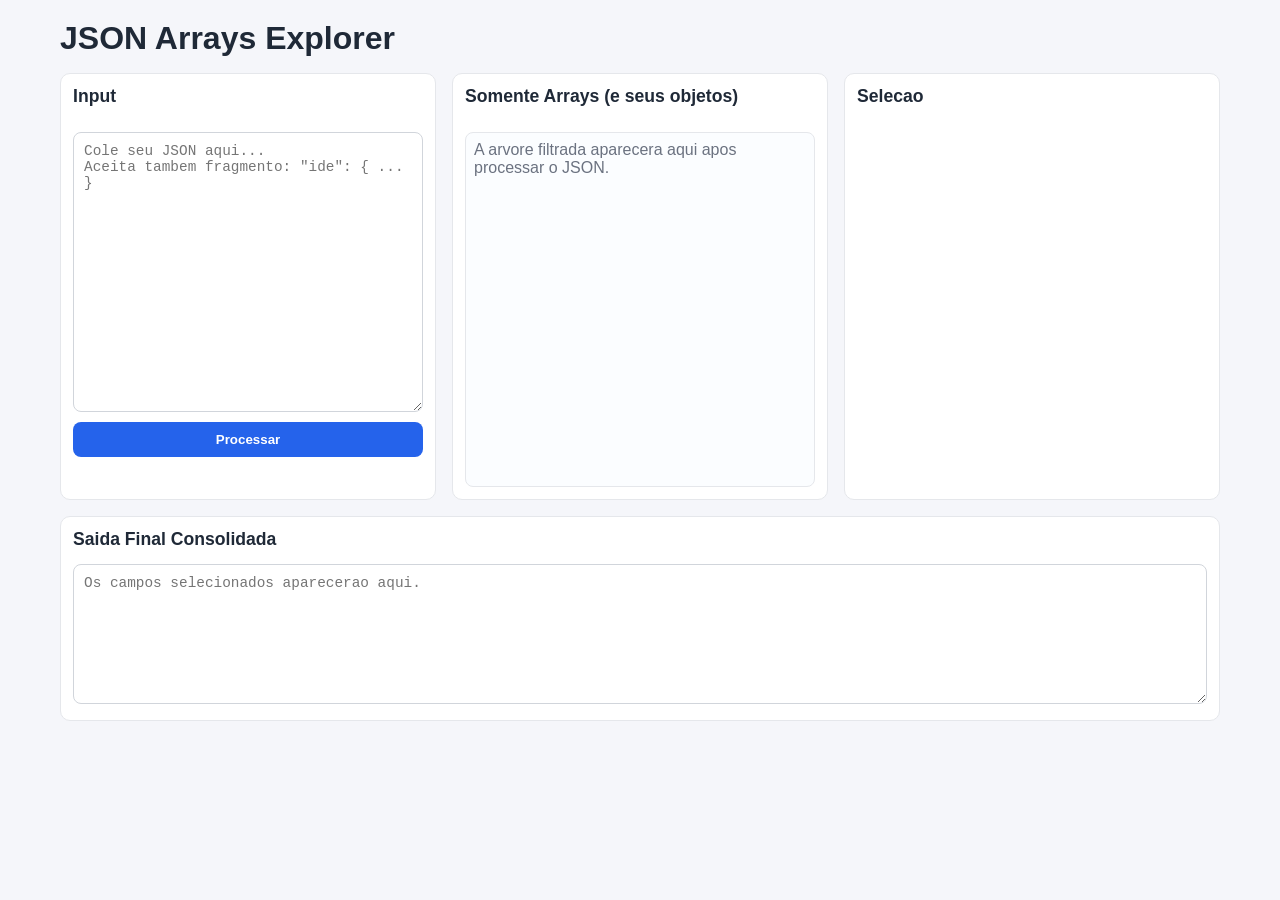
==== listas.html @ 6d1a3917 "primeiro" ====
<!DOCTYPE html>
<html lang="pt-BR">
<head>
  <meta charset="UTF-8" />
  <meta name="viewport" content="width=device-width, initial-scale=1.0" />
  <title>JSON Arrays Explorer</title>
  <link rel="stylesheet" href="styles.css" />
</head>
<body>
  <main class="app">
    <h1>JSON Arrays Explorer</h1>

    <section class="columns">
      <article class="panel">
        <h2>Input</h2>
        <label for="jsonInput" class="sr-only">JSON de entrada</label>
        <textarea id="jsonInput" placeholder='Cole seu JSON aqui...&#10;Aceita tambem fragmento: "ide": { ... }'></textarea>
        <button id="processBtn" type="button">Processar</button>
        <p id="inputStatus" class="status" aria-live="polite"></p>
      </article>

      <article class="panel">
        <h2>Somente Arrays (e seus objetos)</h2>
        <div id="treeContainer" class="tree-container" aria-live="polite">
          <p class="placeholder">A arvore filtrada aparecera aqui apos processar o JSON.</p>
        </div>
      </article>

      <article class="panel">
        <h2>Selecao</h2>
        <ul id="selectedList" class="selected-list"></ul>
      </article>
    </section>

    <section class="output">
      <h2>Saida Final Consolidada</h2>
      <textarea id="outputFinal" readonly placeholder="Os campos selecionados aparecerao aqui."></textarea>
    </section>
  </main>

  <script src="listas.js"></script>
</body>
</html>
---- styles.css ----
* {
  box-sizing: border-box;
}

body {
  margin: 0;
  font-family: Arial, Helvetica, sans-serif;
  background: #f5f6fa;
  color: #1f2937;
}

.app {
  max-width: 1200px;
  margin: 0 auto;
  padding: 20px;
}

h1 {
  margin: 0 0 16px;
}

h2 {
  margin-top: 0;
  font-size: 1.1rem;
}

.columns {
  display: grid;
  grid-template-columns: repeat(3, minmax(250px, 1fr));
  gap: 16px;
}

.panel {
  background: #ffffff;
  border: 1px solid #e5e7eb;
  border-radius: 10px;
  padding: 12px;
  min-height: 420px;
  display: flex;
  flex-direction: column;
  gap: 10px;
}

textarea {
  width: 100%;
  min-height: 280px;
  resize: vertical;
  border: 1px solid #d1d5db;
  border-radius: 8px;
  padding: 10px;
  font-family: Consolas, "Courier New", monospace;
  font-size: 0.9rem;
}

button {
  border: none;
  border-radius: 8px;
  background: #2563eb;
  color: #ffffff;
  font-weight: 600;
  padding: 10px 14px;
  cursor: pointer;
}

button:hover {
  background: #1d4ed8;
}

.status {
  min-height: 20px;
  margin: 0;
  font-size: 0.9rem;
}

.status.error {
  color: #b91c1c;
}

.status.success {
  color: #047857;
}

.tree-container {
  overflow: auto;
  border: 1px solid #e5e7eb;
  border-radius: 8px;
  padding: 8px;
  background: #fbfdff;
  flex: 1;
}

.placeholder {
  margin: 0;
  color: #6b7280;
}

.tree-list {
  list-style: none;
  margin: 0;
  padding-left: 16px;
}

.tree-item {
  margin: 4px 0;
}

.tree-key {
  border: none;
  background: transparent;
  color: #111827;
  cursor: pointer;
  padding: 2px 4px;
  border-radius: 4px;
  text-align: left;
  font-size: 0.9rem;
}

.tree-key:hover {
  background: #e0ebff;
}

.tree-key-array {
  background: #fff7ed;
  color: #9a3412;
  border: 1px solid #fed7aa;
  font-weight: 700;
}

.tree-key-array:hover {
  background: #ffedd5;
}

.tree-key-object {
  background: #eff6ff;
  color: #1e3a8a;
  border: 1px solid #bfdbfe;
  font-weight: 700;
}

.tree-key-object:hover {
  background: #dbeafe;
}

.tree-meta {
  color: #6b7280;
  font-size: 0.82rem;
}

.selected-list {
  margin: 0;
  padding-left: 18px;
  overflow: auto;
  flex: 1;
}

.selected-table-title {
  margin: 10px 0 4px;
  color: #1d4ed8;
  font-weight: 700;
  font-family: Consolas, "Courier New", monospace;
}

.selected-item {
  margin: 6px 0;
  font-size: 0.9rem;
  display: flex;
  align-items: flex-start;
  justify-content: space-between;
  gap: 8px;
  padding: 6px 8px;
  border: 1px solid #e5e7eb;
  border-radius: 8px;
  background: #ffffff;
}

.selected-text {
  word-break: break-word;
  line-height: 1.4;
}

.remove-btn {
  padding: 4px 8px;
  border: 1px solid #fecaca;
  border-radius: 6px;
  background: #fee2e2;
  color: #991b1b;
  font-size: 0.78rem;
  font-weight: 600;
  white-space: nowrap;
}

.remove-btn:hover {
  background: #fecaca;
}

.output {
  margin-top: 16px;
  background: #ffffff;
  border: 1px solid #e5e7eb;
  border-radius: 10px;
  padding: 12px;
}

.output textarea {
  min-height: 140px;
}

.sr-only {
  position: absolute;
  width: 1px;
  height: 1px;
  padding: 0;
  margin: -1px;
  overflow: hidden;
  clip: rect(0, 0, 0, 0);
  border: 0;
}

@media (max-width: 960px) {
  .columns {
    grid-template-columns: 1fr;
  }

  .panel {
    min-height: 320px;
  }
}
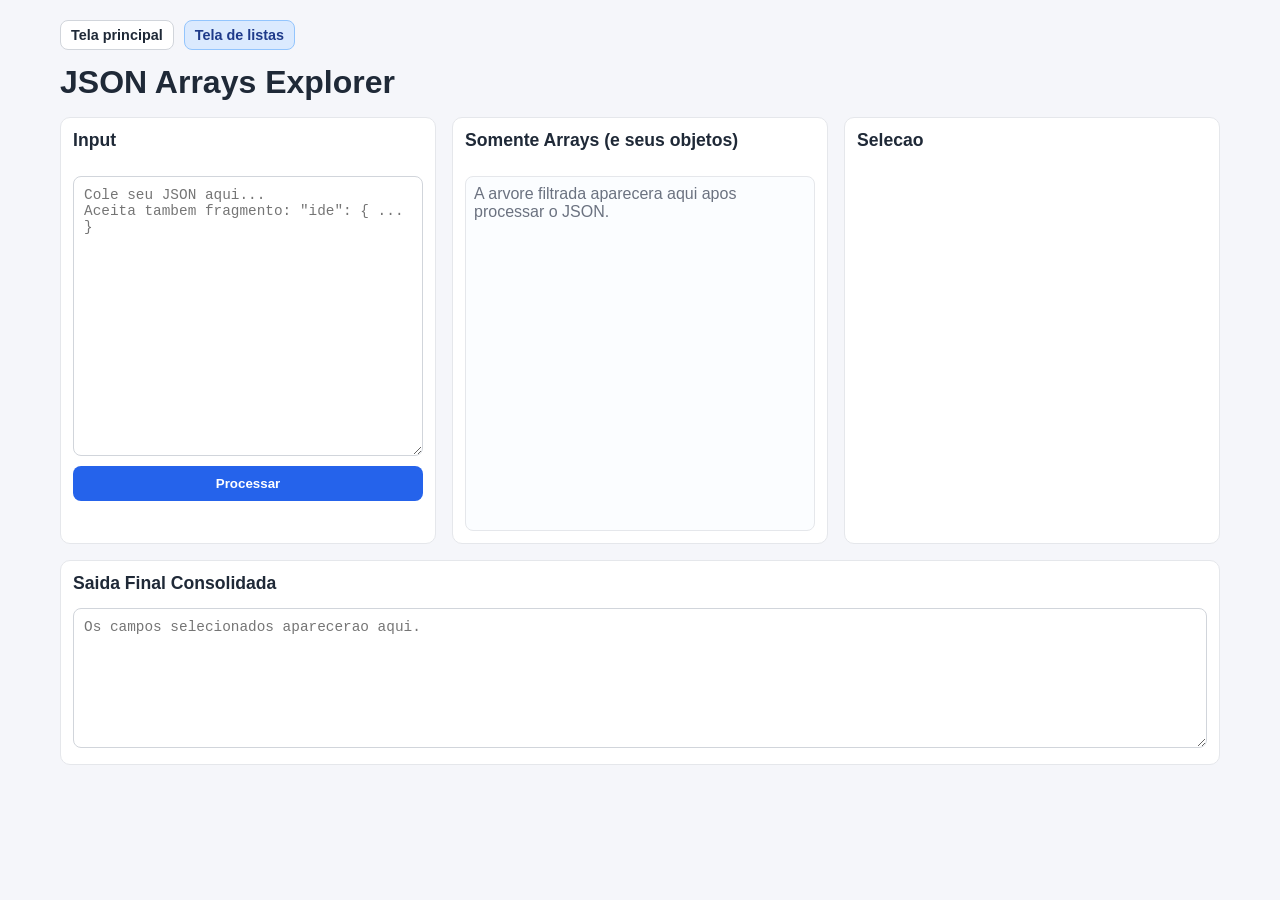
==== commit 9642f9b3: "segundo" ====
--- a/listas.html
+++ b/listas.html
@@ -8,6 +8,11 @@
 </head>
 <body>
   <main class="app">
+    <nav class="page-nav" aria-label="Navegacao entre telas">
+      <a class="page-link" href="index.html">Tela principal</a>
+      <a class="page-link active" href="listas.html">Tela de listas</a>
+    </nav>
+
     <h1>JSON Arrays Explorer</h1>
 
     <section class="columns">
--- a/styles.css
+++ b/styles.css
@@ -13,6 +13,33 @@
   max-width: 1200px;
   margin: 0 auto;
   padding: 20px;
+}
+
+.page-nav {
+  display: flex;
+  gap: 10px;
+  margin-bottom: 14px;
+}
+
+.page-link {
+  text-decoration: none;
+  padding: 6px 10px;
+  border-radius: 8px;
+  border: 1px solid #d1d5db;
+  background: #ffffff;
+  color: #1f2937;
+  font-size: 0.9rem;
+  font-weight: 600;
+}
+
+.page-link:hover {
+  background: #eef2ff;
+}
+
+.page-link.active {
+  border-color: #93c5fd;
+  background: #dbeafe;
+  color: #1e3a8a;
 }
 
 h1 {
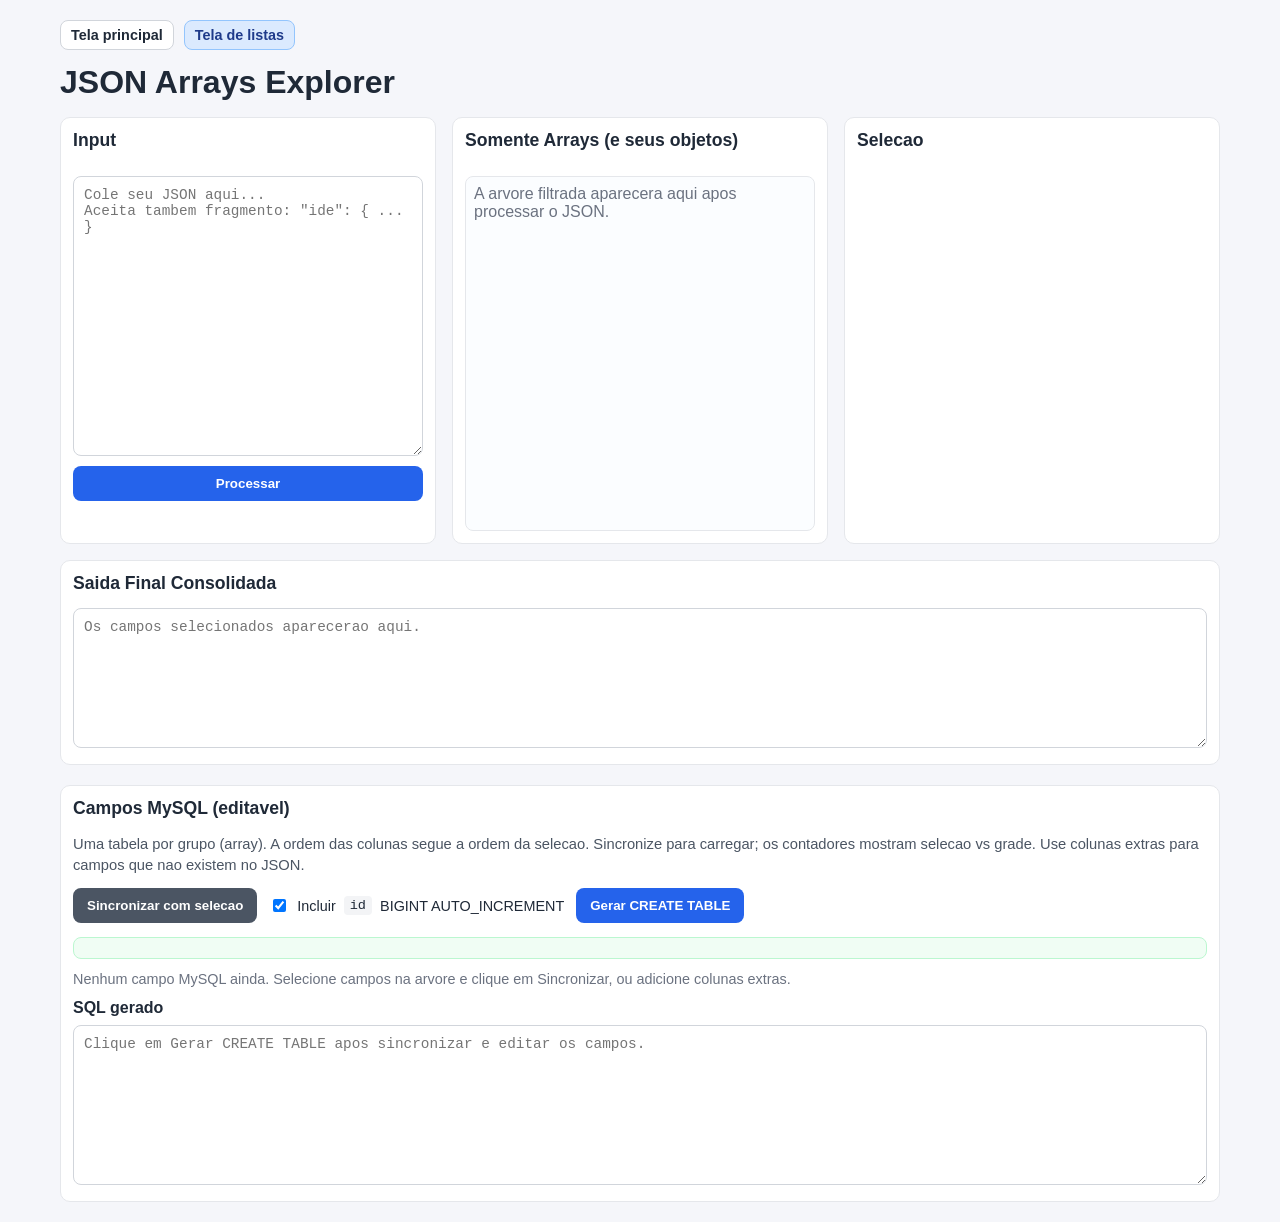
==== commit 866a1e12: "melhoria" ====
--- a/listas.html
+++ b/listas.html
@@ -41,8 +41,30 @@
       <h2>Saida Final Consolidada</h2>
       <textarea id="outputFinal" readonly placeholder="Os campos selecionados aparecerao aqui."></textarea>
     </section>
+
+    <section class="mysql-section" aria-labelledby="mysqlHeading">
+      <h2 id="mysqlHeading">Campos MySQL (editavel)</h2>
+      <p class="mysql-hint">
+        Uma tabela por grupo (array). A ordem das colunas segue a ordem da selecao. Sincronize para carregar; os
+        contadores mostram selecao vs grade. Use colunas extras para campos que nao existem no JSON.
+      </p>
+      <div class="mysql-actions">
+        <button id="syncMysqlBtn" type="button" class="btn-secondary">Sincronizar com selecao</button>
+        <label class="mysql-option">
+          <input id="includeIdColumn" type="checkbox" checked />
+          Incluir <code>id</code> BIGINT AUTO_INCREMENT
+        </label>
+        <button id="generateMysqlBtn" type="button">Gerar CREATE TABLE</button>
+      </div>
+      <p id="mysqlStats" class="mysql-stats" aria-live="polite"></p>
+      <div id="mysqlTablesContainer" class="mysql-tables-container"></div>
+      <h3 class="mysql-subheading">SQL gerado</h3>
+      <label for="mysqlOutput" class="sr-only">SQL MySQL gerado</label>
+      <textarea id="mysqlOutput" readonly placeholder="Clique em Gerar CREATE TABLE apos sincronizar e editar os campos."></textarea>
+    </section>
   </main>
 
+  <script src="mysql-shared.js"></script>
   <script src="listas.js"></script>
 </body>
 </html>
--- a/styles.css
+++ b/styles.css
@@ -62,7 +62,9 @@
   border: 1px solid #e5e7eb;
   border-radius: 10px;
   padding: 12px;
-  min-height: 420px;
+  min-height: 280px;
+  max-height: min(78vh, 820px);
+  overflow-y: auto;
   display: flex;
   flex-direction: column;
   gap: 10px;
@@ -114,6 +116,8 @@
   padding: 8px;
   background: #fbfdff;
   flex: 1;
+  min-height: 0;
+  max-height: min(42vh, 360px);
 }
 
 .placeholder {
@@ -178,6 +182,8 @@
   padding-left: 18px;
   overflow: auto;
   flex: 1;
+  min-height: 0;
+  max-height: min(42vh, 360px);
 }
 
 .selected-table-title {
@@ -243,12 +249,205 @@
   border: 0;
 }
 
+.mysql-section {
+  margin-top: 20px;
+  background: #ffffff;
+  border: 1px solid #e5e7eb;
+  border-radius: 10px;
+  padding: 12px;
+}
+
+.mysql-hint {
+  margin: 0 0 12px;
+  color: #4b5563;
+  font-size: 0.92rem;
+  line-height: 1.45;
+}
+
+.mysql-stats {
+  margin: 0 0 12px;
+  padding: 10px 12px;
+  border-radius: 8px;
+  background: #f0fdf4;
+  border: 1px solid #bbf7d0;
+  color: #14532d;
+  font-size: 0.9rem;
+  line-height: 1.45;
+}
+
+.mysql-table-head {
+  display: flex;
+  flex-wrap: wrap;
+  align-items: center;
+  justify-content: space-between;
+  gap: 10px;
+  margin-bottom: 8px;
+}
+
+.mysql-table-head h3 {
+  margin: 0;
+  flex: 1;
+  min-width: 200px;
+}
+
+.mysql-add-col-btn,
+.mysql-add-empty-btn {
+  flex-shrink: 0;
+}
+
+.mysql-row-manual {
+  background: #fffbeb;
+}
+
+.mysql-actions-cell {
+  width: 88px;
+  text-align: center;
+  vertical-align: middle;
+}
+
+.mysql-remove-extra {
+  padding: 4px 8px;
+  font-size: 0.78rem;
+}
+
+.mysql-empty-wrap {
+  display: flex;
+  flex-direction: column;
+  align-items: flex-start;
+  gap: 10px;
+}
+
+.mysql-actions {
+  display: flex;
+  flex-wrap: wrap;
+  align-items: center;
+  gap: 12px;
+  margin-bottom: 14px;
+}
+
+.btn-secondary {
+  background: #4b5563;
+}
+
+.btn-secondary:hover {
+  background: #374151;
+}
+
+.mysql-option {
+  display: inline-flex;
+  align-items: center;
+  gap: 8px;
+  font-size: 0.9rem;
+  cursor: pointer;
+}
+
+.mysql-option code {
+  font-size: 0.85rem;
+  background: #f3f4f6;
+  padding: 2px 6px;
+  border-radius: 4px;
+}
+
+.mysql-tables-container {
+  display: flex;
+  flex-direction: column;
+  gap: 18px;
+  margin-bottom: 12px;
+  max-height: min(52vh, 560px);
+  overflow-y: auto;
+  padding-right: 4px;
+}
+
+.mysql-table-block h3 {
+  margin: 0 0 8px;
+  font-size: 1rem;
+  font-family: Consolas, "Courier New", monospace;
+  color: #1e40af;
+}
+
+.mysql-grid-wrap {
+  overflow: auto;
+  max-height: min(45vh, 420px);
+  border: 1px solid #e5e7eb;
+  border-radius: 8px;
+  background: #fbfdff;
+}
+
+.mysql-grid {
+  width: 100%;
+  border-collapse: collapse;
+  font-size: 0.82rem;
+}
+
+.mysql-grid th,
+.mysql-grid td {
+  border: 1px solid #e5e7eb;
+  padding: 6px 8px;
+  text-align: left;
+  vertical-align: middle;
+}
+
+.mysql-grid th {
+  background: #f3f4f6;
+  font-weight: 600;
+  white-space: nowrap;
+}
+
+.mysql-grid input[type="text"],
+.mysql-grid select {
+  width: 100%;
+  min-width: 0;
+  padding: 4px 6px;
+  border: 1px solid #d1d5db;
+  border-radius: 4px;
+  font-family: inherit;
+  font-size: 0.85rem;
+}
+
+.mysql-grid .path-cell {
+  max-width: 220px;
+  word-break: break-all;
+  color: #6b7280;
+  font-family: Consolas, "Courier New", monospace;
+  font-size: 0.78rem;
+}
+
+.mysql-grid .size-cell {
+  max-width: 100px;
+}
+
+.mysql-grid .null-cell {
+  text-align: center;
+  width: 56px;
+}
+
+.mysql-placeholder {
+  margin: 0;
+  color: #6b7280;
+  font-size: 0.9rem;
+}
+
+.mysql-subheading {
+  margin: 12px 0 8px;
+  font-size: 1rem;
+}
+
+.mysql-section textarea {
+  min-height: 160px;
+}
+
 @media (max-width: 960px) {
   .columns {
     grid-template-columns: 1fr;
   }
 
   .panel {
-    min-height: 320px;
+    min-height: 240px;
+    max-height: none;
   }
-}
+
+  .tree-container,
+  .selected-list {
+    max-height: min(50vh, 400px);
+  }
+}
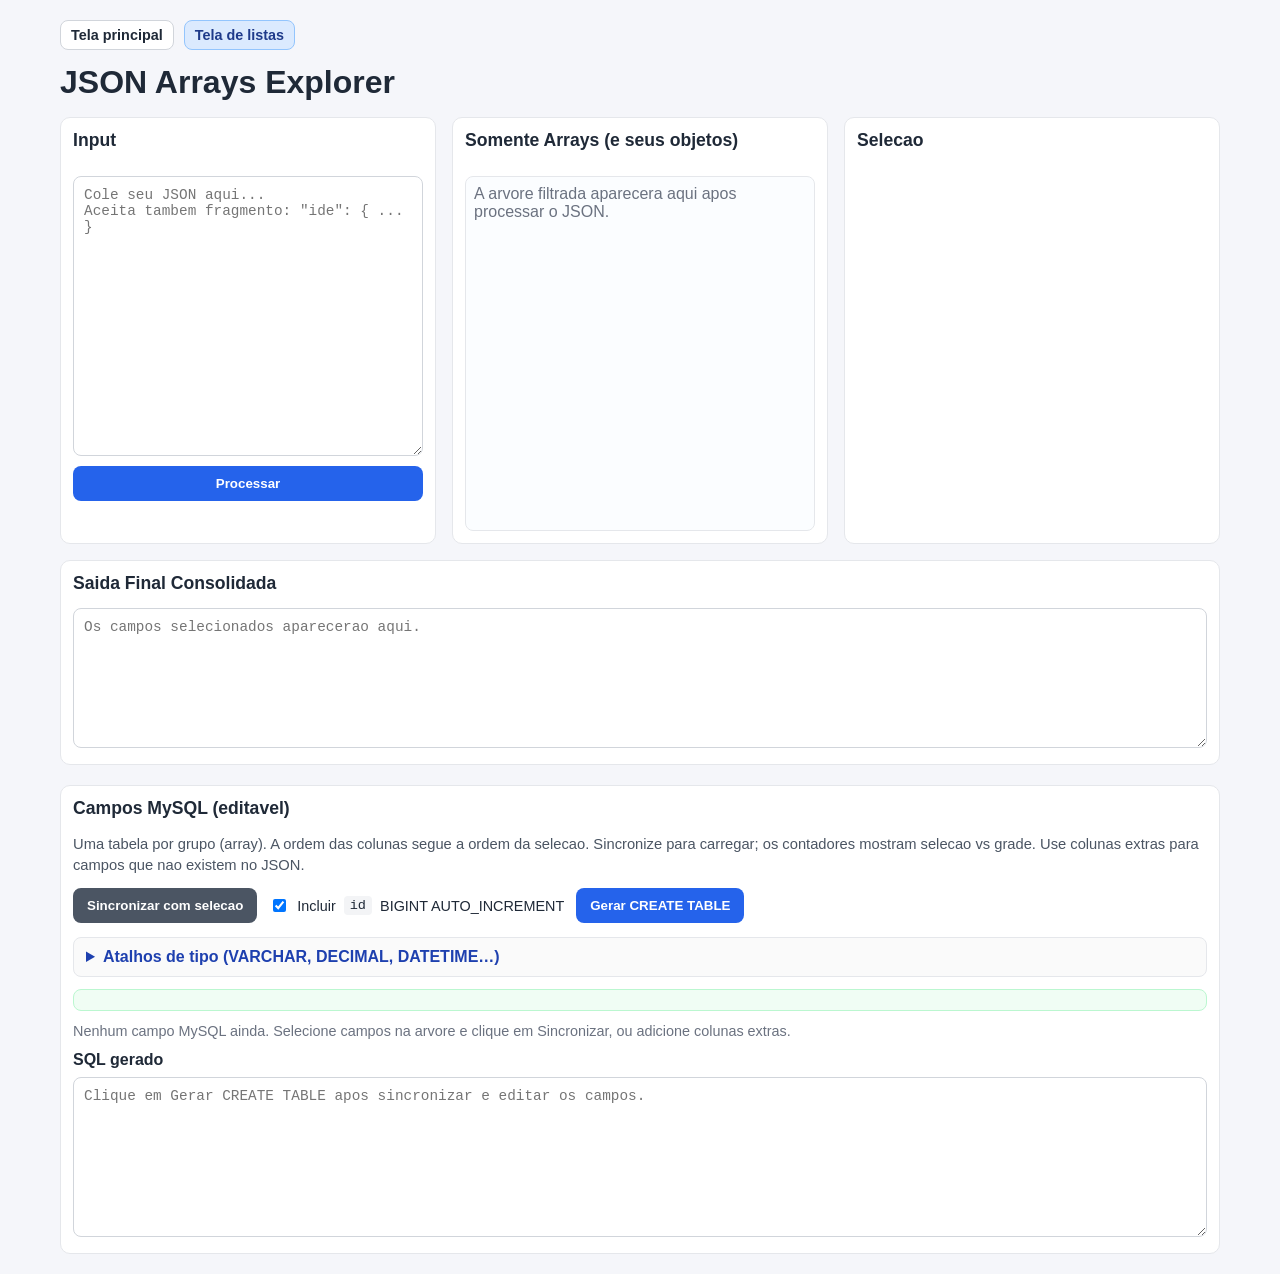
==== commit 68f9881d: "tipos padrão" ====
--- a/listas.html
+++ b/listas.html
@@ -56,6 +56,23 @@
         </label>
         <button id="generateMysqlBtn" type="button">Gerar CREATE TABLE</button>
       </div>
+      <details class="mysql-hints-panel">
+        <summary>Atalhos de tipo (VARCHAR, DECIMAL, DATETIME…)</summary>
+        <p class="mysql-hint-small">
+          <strong>Legado:</strong> <code>palavra 80</code> ou <code>palavra, 80</code> → VARCHAR(80).
+          <strong>Explicito:</strong> <code>dhEmi datetime</code>, <code>vBC decimal 15,2</code>,
+          <code>ativo tinyint 1</code>. Tipos: VARCHAR, CHAR, TEXT, INT, BIGINT, TINYINT, DECIMAL, DATE, DATETIME,
+          TIMESTAMP, JSON… A palavra casa com o nome da coluna ou trecho do caminho. Linhas <code>#</code> comentario.
+          Salvo neste navegador.
+        </p>
+        <label for="varcharHintsInput" class="sr-only">Lista de atalhos de coluna</label>
+        <textarea id="varcharHintsInput" class="mysql-hints-textarea" rows="12" spellcheck="false"></textarea>
+        <div class="mysql-hints-actions">
+          <button id="reapplyVarcharHintsBtn" type="button" class="btn-secondary">
+            Reaplicar atalhos na grade
+          </button>
+        </div>
+      </details>
       <p id="mysqlStats" class="mysql-stats" aria-live="polite"></p>
       <div id="mysqlTablesContainer" class="mysql-tables-container"></div>
       <h3 class="mysql-subheading">SQL gerado</h3>
@@ -65,6 +82,7 @@
   </main>
 
   <script src="mysql-shared.js"></script>
+  <script src="tree-ui.js"></script>
   <script src="listas.js"></script>
 </body>
 </html>
--- a/styles.css
+++ b/styles.css
@@ -135,15 +135,58 @@
   margin: 4px 0;
 }
 
+.tree-row {
+  display: flex;
+  align-items: flex-start;
+  gap: 4px;
+  flex-wrap: nowrap;
+}
+
+.tree-toggle {
+  flex-shrink: 0;
+  width: 22px;
+  height: 22px;
+  padding: 0;
+  margin-top: 1px;
+  border: 1px solid #d1d5db;
+  border-radius: 4px;
+  background: #ffffff;
+  color: #374151;
+  font-size: 0.65rem;
+  line-height: 1;
+  cursor: pointer;
+  display: inline-flex;
+  align-items: center;
+  justify-content: center;
+}
+
+.tree-toggle:hover {
+  background: #f3f4f6;
+  border-color: #9ca3af;
+}
+
+.tree-toggle-spacer {
+  flex-shrink: 0;
+  width: 22px;
+  height: 22px;
+  display: inline-block;
+}
+
+.tree-children--collapsed {
+  display: none;
+}
+
 .tree-key {
   border: none;
   background: transparent;
   color: #111827;
   cursor: pointer;
-  padding: 2px 4px;
+  padding: 2px 6px;
   border-radius: 4px;
   text-align: left;
   font-size: 0.9rem;
+  flex: 1;
+  min-width: 0;
 }
 
 .tree-key:hover {
@@ -170,6 +213,29 @@
 
 .tree-key-object:hover {
   background: #dbeafe;
+}
+
+.tree-key.tree-key--selected {
+  background: #d1fae5 !important;
+  border: 1px solid #34d399 !important;
+  color: #065f46;
+  font-weight: 700;
+}
+
+.tree-key.tree-key--group-full {
+  box-shadow: inset 3px 0 0 0 #059669;
+  background: #ecfdf5 !important;
+  border: 1px solid #6ee7b7 !important;
+  color: #064e3b;
+  font-weight: 700;
+}
+
+.tree-key.tree-key--partial {
+  box-shadow: inset 3px 0 0 0 #d97706;
+  background: #fffbeb !important;
+  border: 1px solid #fcd34d !important;
+  color: #92400e;
+  font-weight: 600;
 }
 
 .tree-meta {
@@ -257,6 +323,48 @@
   padding: 12px;
 }
 
+.mysql-hints-panel {
+  margin-bottom: 12px;
+  padding: 10px 12px;
+  border: 1px solid #e5e7eb;
+  border-radius: 8px;
+  background: #fafafa;
+}
+
+.mysql-hints-panel summary {
+  cursor: pointer;
+  font-weight: 600;
+  color: #1e40af;
+  user-select: none;
+}
+
+.mysql-hints-panel summary:hover {
+  color: #1d4ed8;
+}
+
+.mysql-hint-small {
+  margin: 8px 0 10px;
+  font-size: 0.85rem;
+  color: #4b5563;
+  line-height: 1.45;
+}
+
+.mysql-hints-textarea {
+  width: 100%;
+  min-height: 180px;
+  resize: vertical;
+  font-family: Consolas, "Courier New", monospace;
+  font-size: 0.82rem;
+  padding: 8px 10px;
+  border: 1px solid #d1d5db;
+  border-radius: 8px;
+  background: #ffffff;
+}
+
+.mysql-hints-actions {
+  margin-top: 10px;
+}
+
 .mysql-hint {
   margin: 0 0 12px;
   color: #4b5563;
